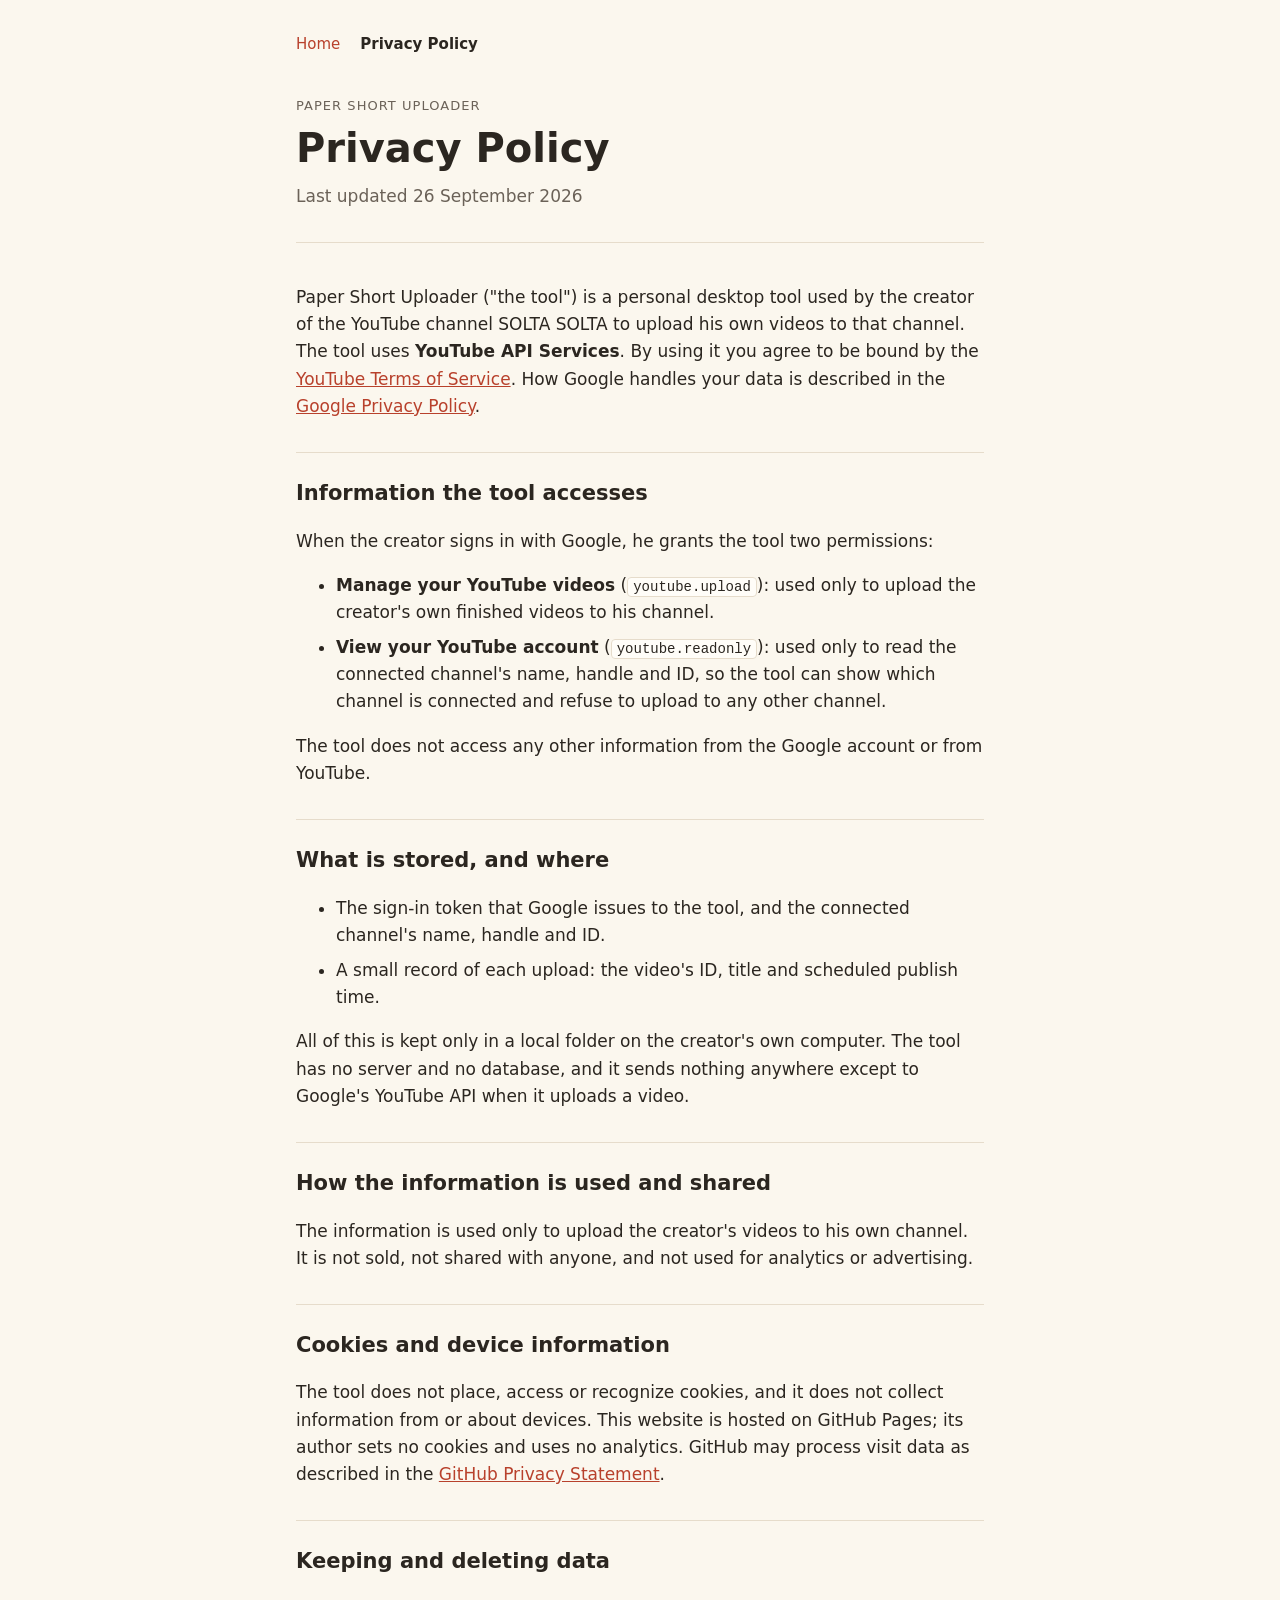
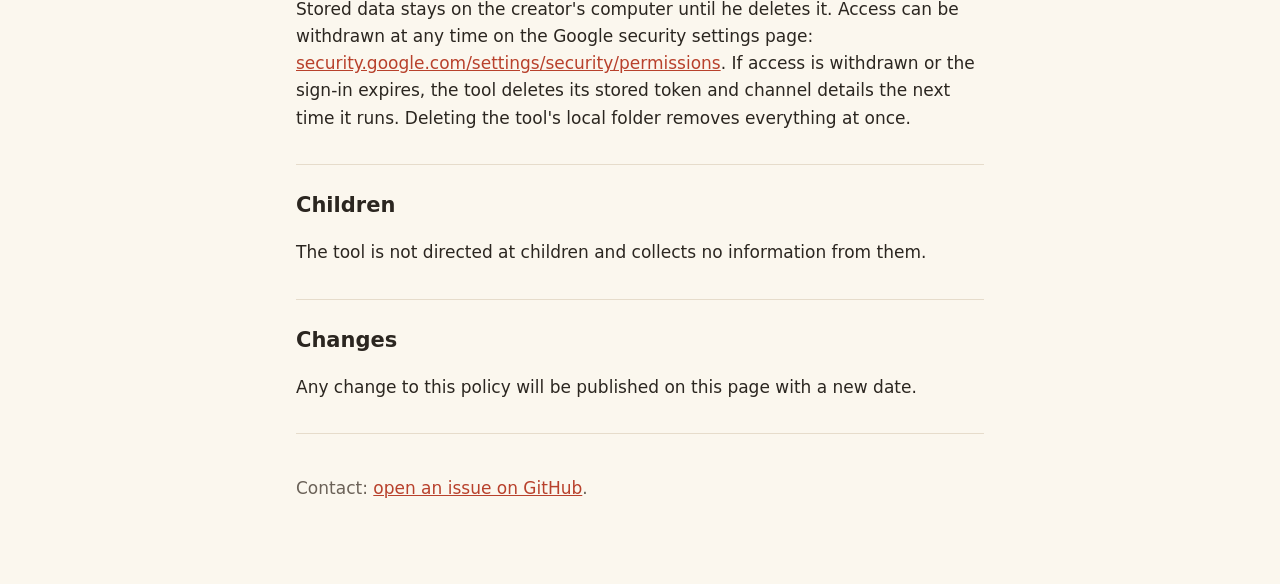
==== privacy.html @ 57c51303 "Add home page and privacy policy for Paper Short Uploader Co-Authored-By: Claude Opus 5.5 <noreply@a" ====
<!doctype html>
<html lang="en">
<head>
<meta charset="utf-8">
<meta name="viewport" content="width=device-width, initial-scale=1">
<title>Privacy Policy · Paper Short Uploader</title>
<meta name="description" content="How Paper Short Uploader accesses, stores and deletes data.">
<link rel="stylesheet" href="style.css">
</head>
<body>
<main>
<nav><a href="./">Home</a><a href="privacy.html" aria-current="page">Privacy Policy</a></nav>

<header>
<p class="kicker">Paper Short Uploader</p>
<h1>Privacy Policy</h1>
<p class="meta">Last updated 26 September 2026</p>
</header>

<section>
<p>Paper Short Uploader ("the tool") is a personal desktop tool used by the creator of the YouTube channel
SOLTA SOLTA to upload his own videos to that channel. The tool uses <strong>YouTube API Services</strong>.
By using it you agree to be bound by the <a href="https://www.youtube.com/t/terms">YouTube Terms of Service</a>.
How Google handles your data is described in the
<a href="http://www.google.com/policies/privacy">Google Privacy Policy</a>.</p>
</section>

<section>
<h2>Information the tool accesses</h2>
<p>When the creator signs in with Google, he grants the tool two permissions:</p>
<ul>
<li><strong>Manage your YouTube videos</strong> (<code>youtube.upload</code>): used only to upload the
creator's own finished videos to his channel.</li>
<li><strong>View your YouTube account</strong> (<code>youtube.readonly</code>): used only to read the connected
channel's name, handle and ID, so the tool can show which channel is connected and refuse to upload to any
other channel.</li>
</ul>
<p>The tool does not access any other information from the Google account or from YouTube.</p>
</section>

<section>
<h2>What is stored, and where</h2>
<ul>
<li>The sign-in token that Google issues to the tool, and the connected channel's name, handle and ID.</li>
<li>A small record of each upload: the video's ID, title and scheduled publish time.</li>
</ul>
<p>All of this is kept only in a local folder on the creator's own computer. The tool has no server and no
database, and it sends nothing anywhere except to Google's YouTube API when it uploads a video.</p>
</section>

<section>
<h2>How the information is used and shared</h2>
<p>The information is used only to upload the creator's videos to his own channel. It is not sold, not shared
with anyone, and not used for analytics or advertising.</p>
</section>

<section>
<h2>Cookies and device information</h2>
<p>The tool does not place, access or recognize cookies, and it does not collect information from or about
devices. This website is hosted on GitHub Pages; its author sets no cookies and uses no analytics. GitHub may
process visit data as described in the
<a href="https://docs.github.com/en/site-policy/privacy-policies/github-general-privacy-statement">GitHub
Privacy Statement</a>.</p>
</section>

<section>
<h2>Keeping and deleting data</h2>
<p>Stored data stays on the creator's computer until he deletes it. Access can be withdrawn at any time on the
Google security settings page:
<a href="https://security.google.com/settings/security/permissions">security.google.com/settings/security/permissions</a>.
If access is withdrawn or the sign-in expires, the tool deletes its stored token and channel details the next
time it runs. Deleting the tool's local folder removes everything at once.</p>
</section>

<section>
<h2>Children</h2>
<p>The tool is not directed at children and collects no information from them.</p>
</section>

<section>
<h2>Changes</h2>
<p>Any change to this policy will be published on this page with a new date.</p>
</section>

<footer>
<p>Contact: <a href="https://github.com/isaacmdrs/paper-short-uploader/issues">open an issue on GitHub</a>.</p>
</footer>
</main>
</body>
</html>
---- style.css ----
:root {
  --bg: #fbf7ee;
  --fg: #2b2620;
  --muted: #6b6258;
  --accent: #b8412c;
  --card: #fffdf8;
  --line: #e6dccb;
}
@media (prefers-color-scheme: dark) {
  :root {
    --bg: #1d1a16;
    --fg: #efe8dc;
    --muted: #b3a897;
    --accent: #ff8a73;
    --card: #26221d;
    --line: #3a332b;
  }
}
* { box-sizing: border-box; }
body {
  margin: 0;
  background: var(--bg);
  color: var(--fg);
  font: 17px/1.6 system-ui, -apple-system, "Segoe UI", Roboto, sans-serif;
}
main { max-width: 720px; margin: 0 auto; padding: 32px 16px 64px; }
nav { display: flex; gap: 20px; font-size: 15px; margin-bottom: 40px; }
nav a { text-decoration: none; }
nav a[aria-current="page"] { color: var(--fg); font-weight: 600; }
.kicker { text-transform: uppercase; letter-spacing: .08em; font-size: 13px; color: var(--muted); margin: 0 0 8px; }
h1 { font-size: clamp(30px, 7vw, 40px); line-height: 1.15; margin: 0 0 12px; }
h2 { font-size: 21px; margin: 0 0 8px; }
.lead { font-size: 19px; }
.meta { color: var(--muted); margin: 0; }
a { color: var(--accent); }
code {
  font: 14px/1.4 ui-monospace, Consolas, monospace;
  background: var(--card);
  border: 1px solid var(--line);
  border-radius: 4px;
  padding: 1px 5px;
}
section, footer { border-top: 1px solid var(--line); margin-top: 32px; padding-top: 24px; }
footer { color: var(--muted); }
li { margin-bottom: 8px; }
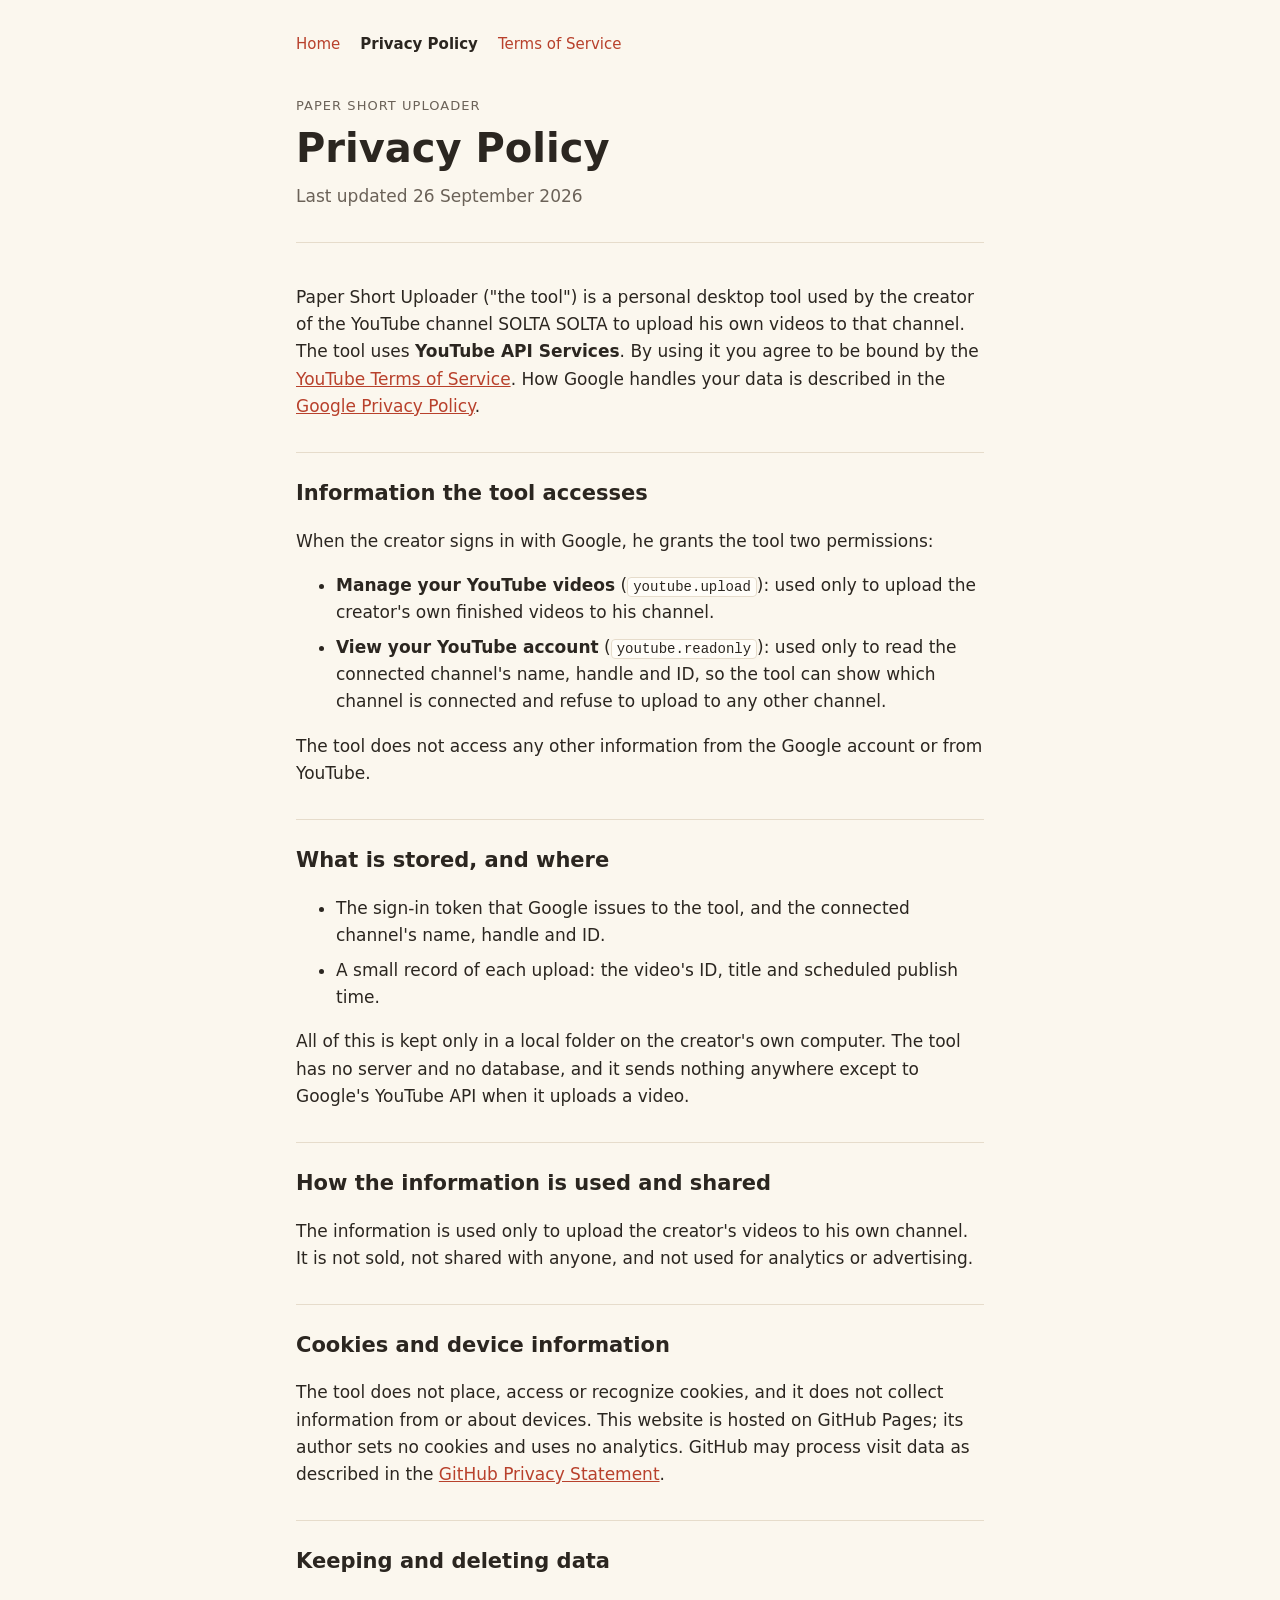
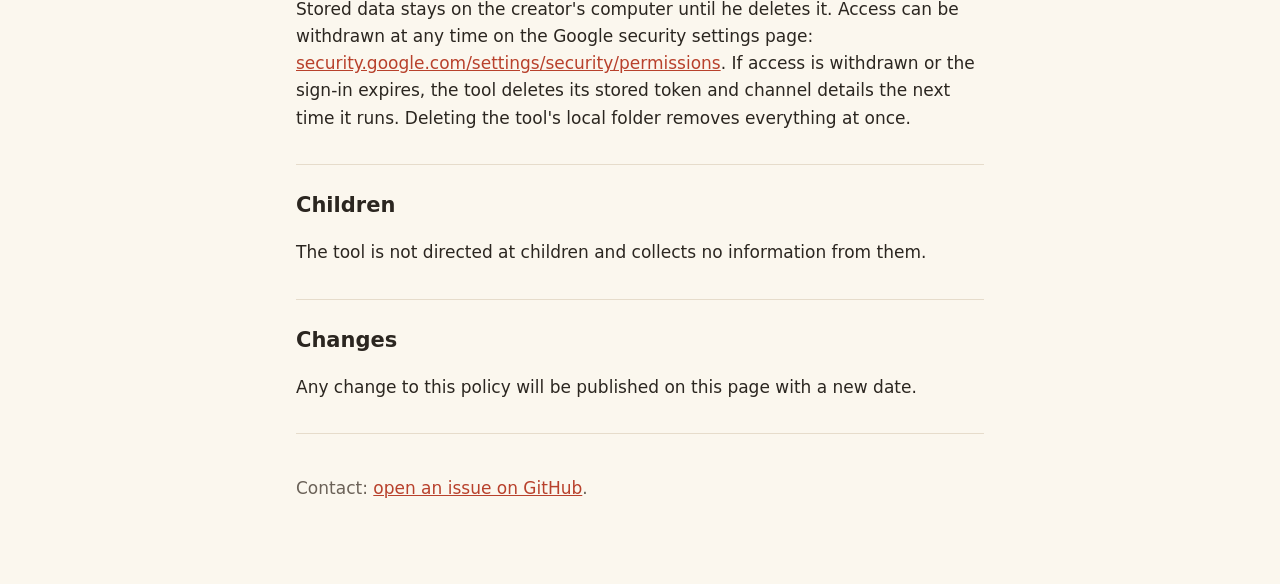
==== commit 42128af0: "Add a Terms of Service page Co-Authored-By: Claude Opus 5.5 <noreply@anthropic.com>" ====
--- a/privacy.html
+++ b/privacy.html
@@ -9,7 +9,7 @@
 </head>
 <body>
 <main>
-<nav><a href="./">Home</a><a href="privacy.html" aria-current="page">Privacy Policy</a></nav>
+<nav><a href="./">Home</a><a href="privacy.html" aria-current="page">Privacy Policy</a><a href="terms.html">Terms of Service</a></nav>
 
 <header>
 <p class="kicker">Paper Short Uploader</p>
